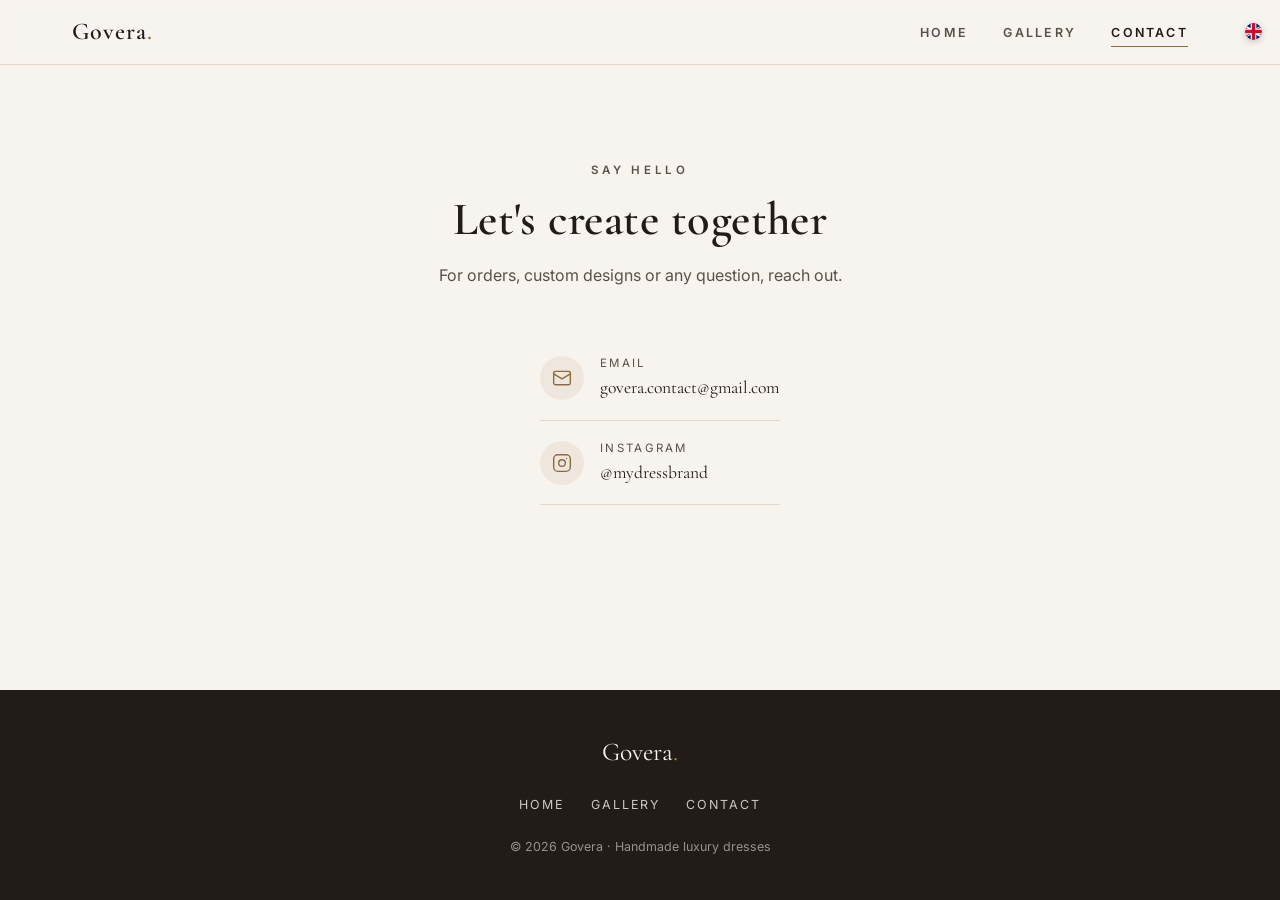
==== contact.html @ d3aec417 "Add files via upload" ====
<!DOCTYPE html>
<html lang="en">
<head>
  <meta charset="UTF-8">
  <meta name="viewport" content="width=device-width, initial-scale=1">
  <title>Contact — Govera Handmade Luxury Dresses</title>
  <meta name="description" content="Get in touch to order a handmade dress or request a custom design. Email and Instagram.">
  <link rel="preconnect" href="https://fonts.googleapis.com">
  <link rel="preconnect" href="https://fonts.gstatic.com" crossorigin>
  <link href="https://fonts.googleapis.com/css2?family=Cormorant+Garamond:ital,wght@0,500;0,600;1,500&family=Inter:wght@400;500;600&display=swap" rel="stylesheet">
  <link rel="stylesheet" href="assets/css/styles.css">
</head>
<body class="sticky-footer" data-i18n-title="title_contact">

  <header class="nav">
    <div class="container nav__inner">
      <a class="nav__brand" href="index.html">Govera<span>.</span></a>
      <div class="nav__right">
        <nav>
          <ul class="nav__links" id="primary-nav">
            <li><a href="index.html" data-i18n="nav_home">Home</a></li>
            <li><a href="gallery.html" data-i18n="nav_gallery">Gallery</a></li>
            <li><a href="contact.html" aria-current="page" data-i18n="nav_contact">Contact</a></li>
          </ul>
        </nav>
        <button class="lang-toggle" data-lang-toggle aria-label="Change language"></button>
        <button class="nav__toggle" data-i18n-aria-label="menu" aria-label="Menu" aria-expanded="false" aria-controls="primary-nav">
          <span></span><span></span><span></span>
        </button>
      </div>
    </div>
  </header>

  <section class="section">
    <div class="container">
      <div class="section__head reveal">
        <p class="eyebrow" data-i18n="contact_eyebrow">Say Hello</p>
        <h2 data-i18n="contact_title">Let's create together</h2>
        <p data-i18n="contact_desc">For orders, custom designs or any question, reach out.</p>
      </div>

      <div class="contact reveal">
        <!-- Contact information -->
        <div>
          <ul class="contact__list">
            <li>
              <span class="contact__icon" aria-hidden="true">
                <svg width="20" height="20" viewBox="0 0 24 24" fill="none" stroke="currentColor" stroke-width="1.7" stroke-linecap="round" stroke-linejoin="round"><rect x="2" y="4" width="20" height="16" rx="2"/><path d="m22 7-10 6L2 7"/></svg>
              </span>
              <div>
                <div class="contact__label" data-i18n="contact_email">Email</div>
                <a class="contact__value" href="mailto:govera.contact@gmail.com">govera.contact@gmail.com</a>
              </div>
            </li>
            <li>
              <span class="contact__icon" aria-hidden="true">
                <svg width="20" height="20" viewBox="0 0 24 24" fill="none" stroke="currentColor" stroke-width="1.7" stroke-linecap="round" stroke-linejoin="round"><rect x="2" y="2" width="20" height="20" rx="5"/><circle cx="12" cy="12" r="4"/><line x1="17.5" y1="6.5" x2="17.51" y2="6.5"/></svg>
              </span>
              <div>
                <div class="contact__label" data-i18n="contact_ig">Instagram</div>
                <a class="contact__value" href="https://instagram.com/mydressbrand" target="_blank" rel="noopener noreferrer">@mydressbrand</a>
              </div>
            </li>
          </ul>
        </div>
      </div>
    </div>
  </section>

  <footer class="footer">
    <div class="container">
      <div class="footer__brand">Govera<span>.</span></div>
      <ul class="footer__links">
        <li><a href="index.html" data-i18n="footer_home">Home</a></li>
        <li><a href="gallery.html" data-i18n="nav_gallery">Gallery</a></li>
        <li><a href="contact.html" data-i18n="nav_contact">Contact</a></li>
      </ul>
      <small>&copy; <span id="year">2026</span> Govera · <span data-i18n="footer_tagline">Handmade luxury dresses</span></small>
    </div>
  </footer>

  <script src="assets/js/i18n.js"></script>
  <script src="assets/js/products.js"></script>
  <script src="assets/js/main.js"></script>
</body>
</html>
---- assets/css/styles.css ----
/* =========================================================
   Handmade Luxury Dresses — design system
   Vanilla CSS, mobile-first, no build step.
   ========================================================= */

:root {
  /* Palette — soft, feminine, premium */
  --cream:        #f7f3ee;
  --cream-deep:   #efe7dd;
  --ink:          #211c18;
  --ink-soft:     #5a514a;
  --gold:         #b08d57;
  --gold-deep:    #8c6d3f;
  --white:        #ffffff;
  --line:         #e3d8cb;
  --shadow:       0 18px 40px -22px rgba(33, 28, 24, 0.45);

  /* Type */
  --serif: "Cormorant Garamond", "Playfair Display", Georgia, serif;
  --sans:  "Inter", "Montserrat", system-ui, -apple-system, sans-serif;

  /* Layout */
  --maxw: 1180px;
  --nav-h: 64px;
  --radius: 4px;
}

/* ---------- Reset ---------- */
*, *::before, *::after { box-sizing: border-box; }
* { margin: 0; }
html { scroll-behavior: smooth; -webkit-text-size-adjust: 100%; }
body {
  font-family: var(--sans);
  color: var(--ink);
  background: var(--cream);
  line-height: 1.65;
  font-size: 16px;
  overflow-x: hidden; /* no horizontal scroll */
}
/* Short pages: keep the footer pinned to the bottom of the viewport */
body.sticky-footer { min-height: 100vh; min-height: 100dvh; display: flex; flex-direction: column; }
body.sticky-footer > .footer { margin-top: auto; }
img { max-width: 100%; display: block; }
a { color: inherit; text-decoration: none; }
button { font-family: inherit; cursor: pointer; border: none; background: none; }

h1, h2, h3 {
  font-family: var(--serif);
  font-weight: 600;
  line-height: 1.12;
  letter-spacing: 0.01em;
}

.container {
  width: 100%;
  max-width: var(--maxw);
  margin-inline: auto;
  padding-inline: 22px;
}

.eyebrow {
  font-family: var(--sans);
  text-transform: uppercase;
  letter-spacing: 0.32em;
  font-size: 0.72rem;
  color: var(--gold-deep);
  font-weight: 600;
  margin-bottom: 0.9rem;
}

/* ---------- Buttons ---------- */
.btn {
  display: inline-flex;
  align-items: center;
  justify-content: center;
  gap: 0.5rem;
  min-height: 48px;            /* touch-friendly */
  padding: 0 2rem;
  font-size: 0.8rem;
  letter-spacing: 0.18em;
  text-transform: uppercase;
  font-weight: 600;
  border-radius: var(--radius);
  transition: transform .25s ease, background .25s ease, color .25s ease, border-color .25s ease;
}
.btn-primary { background: var(--ink); color: var(--cream); }
.btn-primary:hover { background: var(--gold-deep); transform: translateY(-2px); }
.btn-outline {
  background: transparent;
  color: var(--ink);
  border: 1px solid var(--ink);
}
.btn-outline:hover { background: var(--ink); color: var(--cream); }
.btn-light { background: var(--cream); color: var(--ink); }
.btn-light:hover { background: var(--gold); color: var(--white); transform: translateY(-2px); }

/* =========================================================
   Navigation
   ========================================================= */
.nav {
  position: sticky;
  top: 0;
  z-index: 100;
  background: rgba(247, 243, 238, 0.86);
  backdrop-filter: blur(10px);
  -webkit-backdrop-filter: blur(10px);
  border-bottom: 1px solid var(--line);
}
.nav__inner {
  height: var(--nav-h);
  display: flex;
  align-items: center;
  justify-content: space-between;
}
.nav__brand {
  font-family: var(--serif);
  font-size: 1.5rem;
  font-weight: 600;
  letter-spacing: 0.04em;
}
.nav__brand span { color: var(--gold-deep); }

.nav__links {
  display: flex;
  align-items: center;
  gap: 2.2rem;
  list-style: none;
}
.nav__links a {
  font-size: 0.78rem;
  text-transform: uppercase;
  letter-spacing: 0.18em;
  font-weight: 600;
  color: var(--ink-soft);
  position: relative;
  padding: 0.4rem 0;
  transition: color .2s ease;
}
.nav__links a::after {
  content: "";
  position: absolute;
  left: 0; bottom: 0;
  width: 0; height: 1px;
  background: var(--gold-deep);
  transition: width .25s ease;
}
.nav__links a:hover,
.nav__links a[aria-current="page"] { color: var(--ink); }
.nav__links a:hover::after,
.nav__links a[aria-current="page"]::after { width: 100%; }

/* right-side controls (hamburger). The language flag is fixed to the
   page corner, so reserve a little room here to avoid overlap. */
.nav__right { display: flex; align-items: center; gap: 0.6rem; padding-right: 20px; }

.lang-toggle {
  position: fixed;
  top: 23px;               /* vertically centered within the 64px navbar */
  right: 18px;
  z-index: 150;            /* above sticky nav, below lightbox */
  width: 17px; height: 17px;
  flex: 0 0 17px;
  border-radius: 50%;
  overflow: hidden;
  padding: 0;
  display: grid;
  place-items: center;
  box-shadow: 0 2px 8px -2px rgba(33,28,24,.4);
  transition: transform .2s ease, box-shadow .2s ease;
}
.lang-toggle:hover { transform: translateY(-1px) scale(1.06); box-shadow: 0 5px 12px -3px rgba(33,28,24,.5); }
.lang-toggle svg { width: 100%; height: 100%; display: block; }

.nav__toggle {
  display: none;
  width: 44px; height: 44px;
  flex-direction: column;
  justify-content: center;
  gap: 5px;
  padding: 0 10px;
}
.nav__toggle span {
  height: 2px;
  background: var(--ink);
  border-radius: 2px;
  transition: transform .3s ease, opacity .3s ease;
}
.nav.open .nav__toggle span:nth-child(1) { transform: translateY(7px) rotate(45deg); }
.nav.open .nav__toggle span:nth-child(2) { opacity: 0; }
.nav.open .nav__toggle span:nth-child(3) { transform: translateY(-7px) rotate(-45deg); }

@media (max-width: 760px) {
  .nav__toggle { display: flex; }
  .nav__links {
    position: absolute;
    top: var(--nav-h);
    left: 0; right: 0;
    flex-direction: column;
    gap: 0;
    background: var(--cream);
    border-bottom: 2px solid var(--gold);
    max-height: 0;
    overflow: hidden;
    transition: max-height .35s ease;
  }
  .nav.open .nav__links { max-height: 320px; }
  .nav__links li { width: 100%; text-align: center; }
  .nav__links a {
    display: block;
    padding: 1.05rem 0;
    border-top: 1px solid var(--line);
  }
}

/* =========================================================
   Hero
   ========================================================= */
.hero {
  position: relative;
  min-height: calc(100svh - var(--nav-h));
  display: flex;
  align-items: center;
  color: var(--cream);
  background:
    linear-gradient(180deg, rgba(20,16,13,.42), rgba(20,16,13,.62)),
    url("../images/hero.jpg") center/cover no-repeat,
    linear-gradient(135deg, #3a2f27, #5a4636); /* fallback gradient */
  text-align: center;
}
.hero__inner { max-width: 720px; margin-inline: auto; padding-block: 4rem; }
.hero h1 {
  font-size: clamp(2.6rem, 8vw, 4.6rem);
  font-weight: 500;
  margin-bottom: 1.2rem;
}
.hero p {
  font-size: clamp(1rem, 2.4vw, 1.18rem);
  color: rgba(247, 243, 238, 0.92);
  max-width: 540px;
  margin: 0 auto 2.2rem;
}

/* =========================================================
   Sections
   ========================================================= */
.section { padding-block: clamp(3.5rem, 8vw, 6rem); }
.section--alt { background: var(--cream-deep); }
.section__head { text-align: center; max-width: 620px; margin: 0 auto 3rem; }
.section__head h2 { font-size: clamp(2rem, 5vw, 2.9rem); margin-bottom: 1rem; }
.section__head p { color: var(--ink-soft); }

/* About */
.about {
  display: grid;
  grid-template-columns: 1fr;
  gap: 2.5rem;
  align-items: center;
}
.about__media {
  aspect-ratio: 4 / 5;
  border-radius: var(--radius);
  overflow: hidden;
  box-shadow: var(--shadow);
}
.about__media img { width: 100%; height: 100%; object-fit: cover; }
.about h2 { font-size: clamp(2rem, 5vw, 2.8rem); margin-bottom: 1.2rem; }
.about p { color: var(--ink-soft); margin-bottom: 1rem; }
.about__sign {
  font-family: var(--serif);
  font-style: italic;
  font-size: 1.5rem;
  color: var(--gold-deep);
  margin-top: 0.5rem;
}
@media (min-width: 860px) {
  .about { grid-template-columns: 0.85fr 1fr; gap: 4rem; }
}

/* =========================================================
   Carousel (featured)
   ========================================================= */
.carousel { position: relative; }
.carousel__viewport { overflow: hidden; }
.carousel__track {
  display: flex;
  transition: transform .7s cubic-bezier(.45,.05,.2,1);
  will-change: transform;
}
.carousel__slide {
  flex: 0 0 100%;            /* 1 on mobile */
  padding-inline: 8px;
}
@media (min-width: 640px) { .carousel__slide { flex-basis: 50%; } }   /* 2 */
@media (min-width: 980px) { .carousel__slide { flex-basis: 33.3333%; } } /* 3 */

.card {
  background: var(--white);
  border-radius: var(--radius);
  overflow: hidden;
  box-shadow: var(--shadow);
  cursor: pointer;
  transition: transform .3s ease;
}
.card:hover { transform: translateY(-6px); }
.card__media { aspect-ratio: 3 / 4; overflow: hidden; }
.card__media img {
  width: 100%; height: 100%;
  object-fit: cover;
  transition: transform .6s ease;
}
.card:hover .card__media img { transform: scale(1.05); }
.card__body { padding: 1.1rem 1.2rem 1.3rem; text-align: center; }
.card__name { font-family: var(--serif); font-size: 1.35rem; }
.card__tag {
  font-size: 0.7rem; letter-spacing: 0.22em; text-transform: uppercase;
  color: var(--gold-deep); margin-top: 0.3rem;
}

.carousel__btn {
  position: absolute;
  top: 50%;
  transform: translateY(-50%);
  width: 46px; height: 46px;
  display: grid; place-items: center;
  background: var(--white);
  border-radius: 50%;
  box-shadow: var(--shadow);
  color: var(--ink);
  font-size: 1.2rem;
  z-index: 5;
  transition: background .2s ease, color .2s ease;
}
.carousel__btn:hover { background: var(--ink); color: var(--cream); }
.carousel__btn--prev { left: -6px; }
.carousel__btn--next { right: -6px; }
@media (min-width: 980px) {
  .carousel__btn--prev { left: -22px; }
  .carousel__btn--next { right: -22px; }
}

.carousel__dots {
  display: flex; justify-content: center; gap: 0.5rem;
  margin-top: 1.8rem;
}
.carousel__dots button {
  width: 9px; height: 9px; border-radius: 50%;
  background: var(--line);
  transition: background .2s ease, transform .2s ease;
}
.carousel__dots button.active { background: var(--gold-deep); transform: scale(1.25); }

/* =========================================================
   Gallery grid
   ========================================================= */
.grid {
  display: grid;
  grid-template-columns: repeat(2, 1fr);
  gap: 14px;
}
@media (min-width: 720px) { .grid { grid-template-columns: repeat(3, 1fr); gap: 20px; } }
@media (min-width: 1040px){ .grid { grid-template-columns: repeat(4, 1fr); } }

.grid__item {
  position: relative;
  aspect-ratio: 3 / 4;
  border-radius: var(--radius);
  overflow: hidden;
  cursor: pointer;
  background: var(--cream-deep);
  box-shadow: var(--shadow);
}
.grid__item img {
  width: 100%; height: 100%;
  object-fit: cover;
  transition: transform .6s ease;
}
.grid__item:hover img { transform: scale(1.06); }
.grid__overlay {
  position: absolute; inset: 0;
  display: flex; align-items: flex-end;
  padding: 1rem;
  background: linear-gradient(180deg, transparent 45%, rgba(20,16,13,.66));
  color: var(--cream);
  opacity: 0;
  transition: opacity .3s ease;
}
.grid__item:hover .grid__overlay,
.grid__item:focus-visible .grid__overlay { opacity: 1; }
.grid__overlay span { font-family: var(--serif); font-size: 1.2rem; }

/* =========================================================
   Lightbox
   ========================================================= */
.lightbox {
  position: fixed; inset: 0;
  z-index: 200;
  display: none;
  align-items: center;
  justify-content: center;
  background: rgba(15, 12, 10, 0.92);
  padding: env(safe-area-inset-top) 16px;
  opacity: 0;
  transition: opacity .3s ease;
}
.lightbox.open { display: flex; }
.lightbox.visible { opacity: 1; }
.lightbox__stage {
  max-width: min(92vw, 760px);
  max-height: 88vh;
  display: flex;
  flex-direction: column;
  align-items: center;
}
.lightbox__img {
  max-width: 100%;
  max-height: 78vh;
  object-fit: contain;
  border-radius: var(--radius);
  box-shadow: 0 30px 60px -20px rgba(0,0,0,.7);
  animation: fadeIn .4s ease;
}
@keyframes fadeIn { from { opacity: 0; transform: scale(.98); } to { opacity: 1; transform: scale(1); } }
.lightbox__caption {
  color: var(--cream);
  font-family: var(--serif);
  font-size: 1.4rem;
  margin-top: 1rem;
  text-align: center;
}
.lightbox__close,
.lightbox__nav {
  position: absolute;
  color: var(--cream);
  width: 52px; height: 52px;
  display: grid; place-items: center;
  font-size: 1.6rem;
  border-radius: 50%;
  background: rgba(255,255,255,.08);
  transition: background .2s ease;
}
.lightbox__close:hover,
.lightbox__nav:hover { background: rgba(255,255,255,.2); }
.lightbox__close { top: 18px; right: 18px; font-size: 1.4rem; }
.lightbox__nav--prev { left: 14px; top: 50%; transform: translateY(-50%); }
.lightbox__nav--next { right: 14px; top: 50%; transform: translateY(-50%); }
@media (max-width: 560px) {
  .lightbox__nav--prev { left: 8px; }
  .lightbox__nav--next { right: 8px; }
}

/* =========================================================
   Contact
   ========================================================= */
.contact {
  max-width: 560px;
  margin-inline: auto;
}

.contact__list { list-style: none; width: fit-content; min-width: 280px; margin-inline: auto; }
.contact__list li {
  display: flex; align-items: center; gap: 1rem;
  padding: 1.1rem 0;
  border-bottom: 1px solid var(--line);
}
.contact__icon {
  width: 44px; height: 44px;
  flex: 0 0 44px;
  display: grid; place-items: center;
  border-radius: 50%;
  background: var(--cream-deep);
  color: var(--gold-deep);
}
.contact__label { font-size: 0.72rem; letter-spacing: 0.2em; text-transform: uppercase; color: var(--ink-soft); }
.contact__value { font-size: 1.1rem; font-family: var(--serif); }

.form { display: flex; flex-direction: column; gap: 1.1rem; }
.form label { font-size: 0.72rem; letter-spacing: 0.18em; text-transform: uppercase; color: var(--ink-soft); margin-bottom: 0.35rem; display: block; }
.form input, .form textarea {
  width: 100%;
  padding: 0.85rem 1rem;
  border: 1px solid var(--line);
  border-radius: var(--radius);
  background: var(--white);
  font-family: var(--sans);
  font-size: 1rem;
  color: var(--ink);
  transition: border-color .2s ease;
}
.form input:focus, .form textarea:focus { outline: none; border-color: var(--gold-deep); }
.form textarea { min-height: 140px; resize: vertical; }

/* =========================================================
   Footer
   ========================================================= */
.footer {
  background: var(--ink);
  color: var(--cream);
  padding-block: 2.6rem;
  text-align: center;
}
.footer__brand { font-family: var(--serif); font-size: 1.6rem; margin-bottom: 0.6rem; }
.footer__brand span { color: var(--gold); }
.footer__links { display: flex; justify-content: center; gap: 1.6rem; margin: 1rem 0; padding: 0; list-style: none; }
.footer__links a { font-size: 0.78rem; letter-spacing: 0.16em; text-transform: uppercase; color: rgba(247,243,238,.8); }
.footer__links a:hover { color: var(--gold); }
.footer small { color: rgba(247,243,238,.55); font-size: 0.78rem; }

/* =========================================================
   Reveal on scroll
   ========================================================= */
.reveal { opacity: 0; transform: translateY(24px); transition: opacity .7s ease, transform .7s ease; }
.reveal.in { opacity: 1; transform: none; }

@media (prefers-reduced-motion: reduce) {
  * { animation: none !important; transition: none !important; scroll-behavior: auto !important; }
  .reveal { opacity: 1; transform: none; }
}
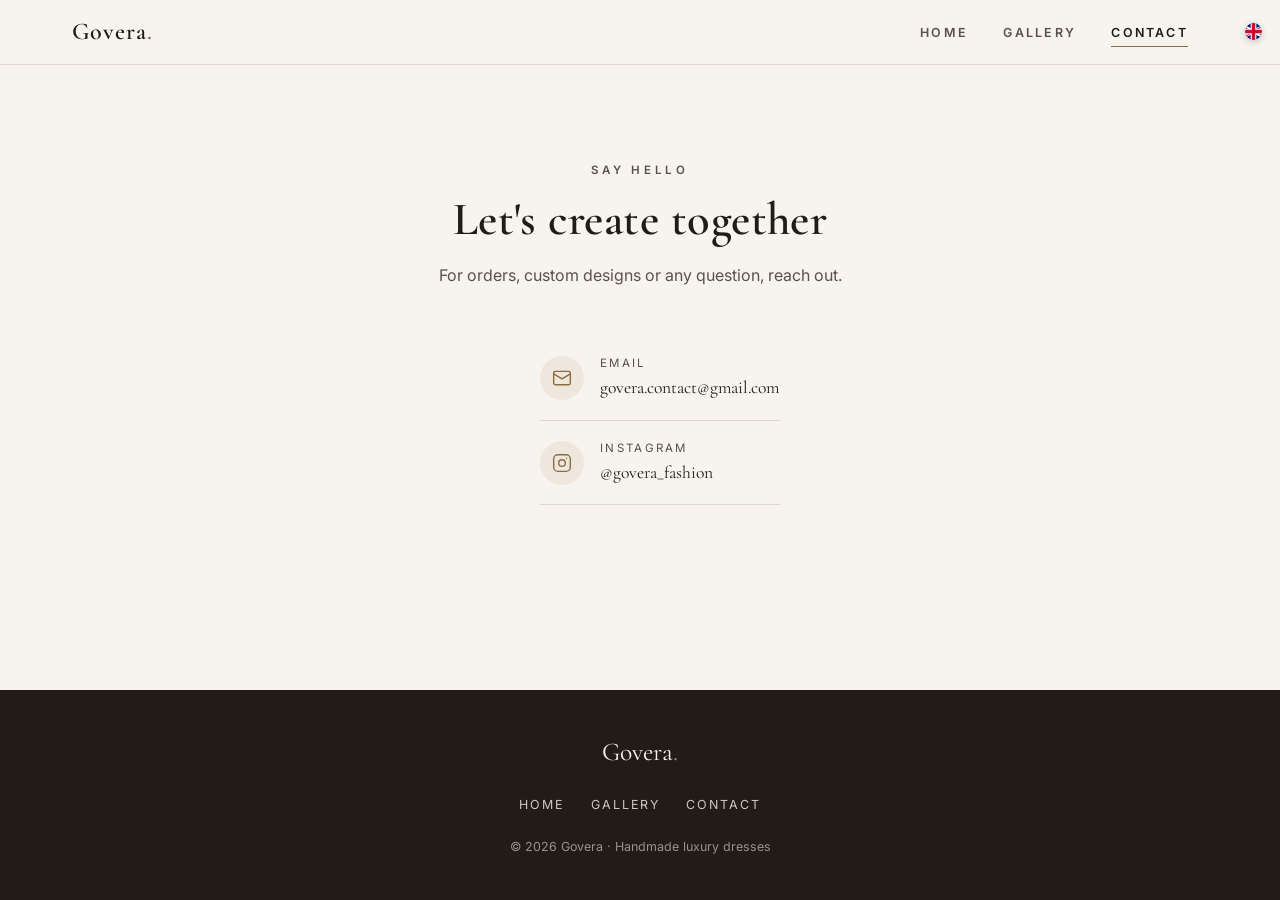
==== commit a3ab37a0: "Update Instagram link to new account" ====
--- a/contact.html
+++ b/contact.html
@@ -58,7 +58,7 @@
               </span>
               <div>
                 <div class="contact__label" data-i18n="contact_ig">Instagram</div>
-                <a class="contact__value" href="https://instagram.com/mydressbrand" target="_blank" rel="noopener noreferrer">@mydressbrand</a>
+                <a class="contact__value" href="https://instagram.com/govera_fashion" target="_blank" rel="noopener noreferrer">@govera_fashion</a>
               </div>
             </li>
           </ul>
--- a/assets/css/styles.css
+++ b/assets/css/styles.css
@@ -51,6 +51,8 @@
   letter-spacing: 0.01em;
 }
 
+.nowrap { white-space: nowrap; }
+
 .container {
   width: 100%;
   max-width: var(--maxw);
@@ -125,6 +127,7 @@
   align-items: center;
   gap: 2.2rem;
   list-style: none;
+  padding: 0;
 }
 .nav__links a {
   font-size: 0.78rem;
